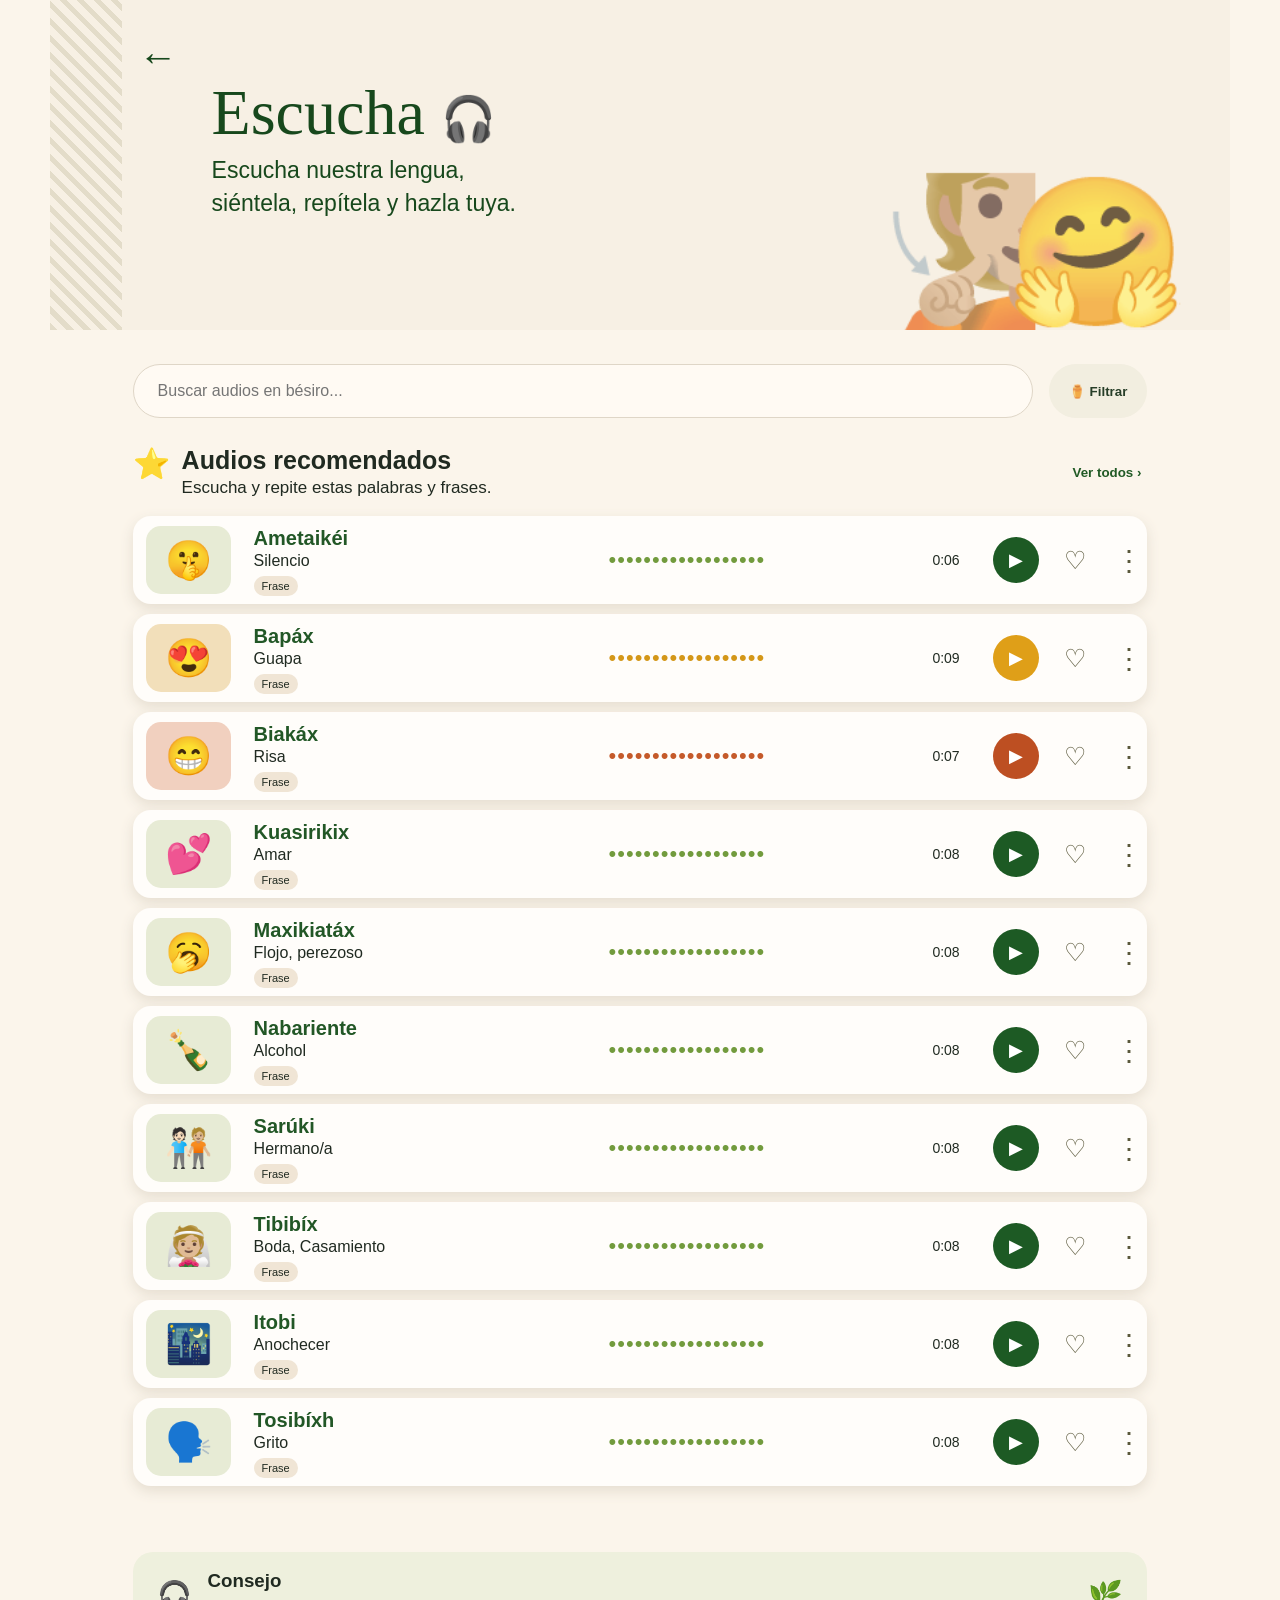
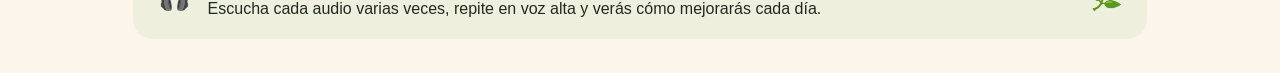
==== escucha.html @ 95a0b508 "Add files via upload" ====
<!DOCTYPE html>
<html lang="es">
<head>
  <meta charset="UTF-8">
  <meta name="viewport" content="width=device-width, initial-scale=1.0">
  <title>Mundo Bésiro | Escucha</title>
  <link rel="stylesheet" href="css/escucha.css">
  <script src="js/escucha.js" defer></script>
</head>
<body>
  <div class="page">
    <header class="culture-header light-header">
      <button class="back-button" id="backButton" type="button" aria-label="Volver al inicio">←</button>
      <div class="header-copy"><h1>Escucha <span>🎧</span></h1><p>Escucha nuestra lengua,<br>siéntela, repítela y hazla tuya.</p></div>
      <div class="header-art" aria-hidden="true">🧏🏼🤗</div>
    </header>

    <main class="content">
      <section class="search-row">
        <div class="search-wrap"><label for="audioSearch">Buscar audio</label><input id="audioSearch" type="search" placeholder="Buscar audios en bésiro..." autocomplete="off"></div>
        <button class="filter-button" id="audioFilterButton" type="button">⚱️ Filtrar</button>
      </section>
<!--
      <section>
        <div class="section-title-row"><div><span>🌿</span><div><h2>Escucha por tema</h2><p>Audios agrupados por temas para que aprendas mejor.</p></div></div><button class="text-button" type="button" id="showAllAudio">Ver todos ›</button></div>
        <div class="category-strip audio-categories">
          <button class="category-card" type="button" data-audio-category="Naturaleza"><span>🌿</span><strong>Naturaleza</strong><small>24 audios</small></button>
          <button class="category-card" type="button" data-audio-category="Familia y hogar"><span>🏠</span><strong>Familia y hogar</strong><small>18 audios</small></button>
          <button class="category-card" type="button" data-audio-category="Personas"><span>👥</span><strong>Personas</strong><small>16 audios</small></button>
          <button class="category-card" type="button" data-audio-category="Cultura"><span>🧺</span><strong>Cultura</strong><small>22 audios</small></button>
          <button class="category-card" type="button" data-audio-category="Alimentos"><span>🍲</span><strong>Alimentos</strong><small>18 audios</small></button>
          <button class="category-card" type="button" data-audio-category="El tiempo"><span>🌞</span><strong>El tiempo</strong><small>12 audios</small></button>
        </div>
      </section>
-->
      <section class="audio-section">
        <div class="section-title-row"><div><span>⭐</span><div><h2>Audios recomendados</h2><p>Escucha y repite estas palabras y frases.</p></div></div><button class="text-button" id="showAllRecommended" type="button">Ver todos ›</button></div>
        <div class="audio-list" id="audioList">
          <article class="audio-card" data-category="Naturaleza" data-search="ametaikéi silencio palabra">
            <div class="audio-image">🤫</div><div class="audio-info"><h3>Ametaikéi</h3><p>Silencio</p><span>Frase</span></div><div class="waveform" aria-hidden="true">••••••••••••••••••</div><time>0:06</time><button class="play-btn" type="button" data-audio="audios/ametaikéi.mp3" aria-label="Reproducir Ametaikéi">▶</button><button class="bookmark" type="button" aria-label="Guardar audio">♡</button><button class="more" type="button" aria-label="Más opciones">⋮</button>
          </article>
          <article class="audio-card" data-category="Familia y hogar" data-search="bapáx guapa frase">
            <div class="audio-image">😍</div><div class="audio-info"><h3>Bapáx</h3><p>Guapa</p><span>Frase</span></div><div class="waveform gold-wave" aria-hidden="true">••••••••••••••••••</div><time>0:09</time><button class="play-btn gold-play" type="button" data-audio="audios/bapáx.mp3" aria-label="Reproducir Bapáx">▶</button><button class="bookmark" type="button" aria-label="Guardar audio">♡</button><button class="more" type="button" aria-label="Más opciones">⋮</button>
          </article>
          <article class="audio-card" data-category="Personas" data-search="biakáx risa frase">
            <div class="audio-image">😁</div><div class="audio-info"><h3>Biakáx</h3><p>
            Risa</p><span>Frase</span></div><div class="waveform orange-wave" aria-hidden="true">••••••••••••••••••</div><time>0:07</time><button class="play-btn orange-play" type="button" data-audio="audios/biakáx.mp3" aria-label="Reproducir Biakáx">▶</button><button class="bookmark" type="button" aria-label="Guardar audio">♡</button><button class="more" type="button" aria-label="Más opciones">⋮</button>
          </article>
          <article class="audio-card" data-category="El tiempo" data-search="kuasirikix amar frase">
            <div class="audio-image">💕</div><div class="audio-info"><h3>Kuasirikix</h3><p>Amar</p><span>Frase</span></div><div class="waveform" aria-hidden="true">••••••••••••••••••</div><time>0:08</time><button class="play-btn" type="button" data-audio="audios/kuasirikix.mp3" aria-label="Reproducir Kuasirikix">▶</button><button class="bookmark" type="button" aria-label="Guardar audio">♡</button><button class="more" type="button" aria-label="Más opciones">⋮</button>
          </article>
           <article class="audio-card" data-category="El tiempo" data-search="maxikiatáx flojo, perezoso frase">
            <div class="audio-image">🥱</div><div class="audio-info"><h3>Maxikiatáx</h3><p>Flojo, perezoso</p><span>Frase</span></div><div class="waveform" aria-hidden="true">••••••••••••••••••</div><time>0:08</time><button class="play-btn" type="button" data-audio="audios/maxikiatáx.mp3" aria-label="Reproducir Maxikiatáx">▶</button><button class="bookmark" type="button" aria-label="Guardar audio">♡</button><button class="more" type="button" aria-label="Más opciones">⋮</button>
          </article>
          <article class="audio-card" data-category="El tiempo" data-search="nabariente alcohol frase">
            <div class="audio-image">🍾</div><div class="audio-info"><h3>Nabariente</h3><p>Alcohol</p><span>Frase</span></div><div class="waveform" aria-hidden="true">••••••••••••••••••</div><time>0:08</time><button class="play-btn" type="button" data-audio="audios/nabariente.mp3" aria-label="Reproducir Nabariente">▶</button><button class="bookmark" type="button" aria-label="Guardar audio">♡</button><button class="more" type="button" aria-label="Más opciones">⋮</button>
          </article>
          <article class="audio-card" data-category="El tiempo" data-search="sarúki hermano/a frase">
            <div class="audio-image">🧑🏻‍🤝‍🧑🏼</div><div class="audio-info"><h3>Sarúki</h3><p>Hermano/a</p><span>Frase</span></div><div class="waveform" aria-hidden="true">••••••••••••••••••</div><time>0:08</time><button class="play-btn" type="button" data-audio="audios/sarúki.mp3" aria-label="Reproducir Sarúki">▶</button><button class="bookmark" type="button" aria-label="Guardar audio">♡</button><button class="more" type="button" aria-label="Más opciones">⋮</button>
          </article>
          <article class="audio-card" data-category="El tiempo" data-search="tibibíx boda, casamiento frase">
            <div class="audio-image">👰🏼</div><div class="audio-info"><h3>Tibibíx</h3><p>Boda, Casamiento</p><span>Frase</span></div><div class="waveform" aria-hidden="true">••••••••••••••••••</div><time>0:08</time><button class="play-btn" type="button" data-audio="audios/tibibíx.mp3" aria-label="Reproducir Tibibíx">▶</button><button class="bookmark" type="button" aria-label="Guardar audio">♡</button><button class="more" type="button" aria-label="Más opciones">⋮</button>
          </article>
          <article class="audio-card" data-category="El tiempo" data-search="itobi anochecer  frase">
            <div class="audio-image">🌃</div><div class="audio-info"><h3>Itobi</h3><p>Anochecer</p><span>Frase</span></div><div class="waveform" aria-hidden="true">••••••••••••••••••</div><time>0:08</time><button class="play-btn" type="button" data-audio="audios/itobi.mp3" aria-label="Reproducir Itobi">▶</button><button class="bookmark" type="button" aria-label="Guardar audio">♡</button><button class="more" type="button" aria-label="Más opciones">⋮</button>
          </article>
          <article class="audio-card" data-category="El tiempo" data-search="tosibíxh grito frase">
            <div class="audio-image">🗣️</div><div class="audio-info"><h3>Tosibíxh</h3><p>Grito</p><span>Frase</span></div><div class="waveform" aria-hidden="true">••••••••••••••••••</div><time>0:08</time><button class="play-btn" type="button" data-audio="audios/tosibíxh.mp3" aria-label="Reproducir Tosibíxh">▶</button><button class="bookmark" type="button" aria-label="Guardar audio">♡</button><button class="more" type="button" aria-label="Más opciones">⋮</button>
          </article>
        </div>
        <p class="empty-state" id="audioEmpty" hidden>No se encontraron audios.</p>
        <p class="audio-status" id="audioStatus" role="status" aria-live="polite"></p>
      </section>

      <aside class="tip-card"><span>🎧</span><div><h3>Consejo</h3><p>Escucha cada audio varias veces, repite en voz alta y verás cómo mejorarás cada día.</p></div><span>🌿</span></aside>
    </main>
  </div>
</body>
</html>
---- css/escucha.css ----
*{box-sizing:border-box}body{margin:0;background:#fbf5eb;color:#202a21;font-family:Arial,Helvetica,sans-serif}.page{width:min(100%,1180px);margin:auto}.culture-header{min-height:330px;position:relative;overflow:hidden;padding:34px 7%;display:flex;gap:28px;align-items:flex-start;background:#f7f0e4;color:#17481c}.culture-header:before{content:"";position:absolute;left:0;top:0;bottom:0;width:72px;background:repeating-linear-gradient(45deg,#e3dcc9 0 5px,transparent 5px 12px)}.back-button{position:relative;z-index:2;border:0;background:transparent;color:inherit;font-size:39px;cursor:pointer}.header-copy{position:relative;z-index:1}.header-copy h1{font:64px Georgia,serif;margin:42px 0 4px}.header-copy h1 span{font-family:Arial;font-size:44px}.header-copy p{font-size:23px;line-height:1.45;margin:0}.header-art{position:absolute;right:7%;bottom:-8px;font-size:145px;letter-spacing:-40px;opacity:.75}.content{padding:34px 7%}.search-row{display:grid;grid-template-columns:1fr auto;gap:16px}.search-wrap input{width:100%;border:1px solid #dfd6c7;background:#fffaf3;border-radius:30px;padding:17px 24px;font-size:16px;outline:none}.search-wrap label{position:absolute;width:1px;height:1px;overflow:hidden}.filter-button{border:0;background:#f2eee0;border-radius:28px;padding:14px 20px;font-weight:700;color:#273e28;cursor:pointer}.section-title-row{display:flex;align-items:center;justify-content:space-between;gap:20px;margin-top:28px}.section-title-row>div{display:flex;align-items:flex-start;gap:12px}.section-title-row>div>span{font-size:30px}.section-title-row h2{margin:0;font-size:25px}.section-title-row p{margin:3px 0 0;font-size:17px}.text-button{border:0;background:none;color:#215a25;font-weight:700;cursor:pointer}.category-strip{display:grid;grid-template-columns:repeat(6,1fr);gap:12px;margin-top:18px}.category-card{border:0;min-width:130px;border-radius:16px;background:#e8ebd1;padding:18px 10px;text-align:center;color:#253825;cursor:pointer;box-shadow:0 2px 7px #ded7ca}.category-card:nth-child(2n){background:#f2dfba}.category-card:nth-child(3n){background:#f1d0bf}.category-card.selected,.category-card:hover{outline:3px solid #658b3d}.category-card span{display:block;font-size:38px;height:54px}.category-card strong{display:block;font-size:15px}.category-card small{display:block;margin-top:8px;font-size:12px}.audio-section{margin-top:4px}.audio-list{display:grid;gap:10px;margin-top:18px}.audio-card{display:grid;grid-template-columns:95px 1.1fr 1fr 48px 48px 42px 25px;gap:13px;align-items:center;background:#fffdfa;border-radius:18px;padding:10px 13px;box-shadow:0 5px 14px #e5ddd0}.audio-image{height:68px;width:85px;border-radius:15px;background:#e7ebd5;display:grid;place-items:center;font-size:38px}.audio-card:nth-child(2) .audio-image{background:#f2dfba}.audio-card:nth-child(3) .audio-image{background:#f1d0bf}.audio-info h3{font-size:20px;color:#225726;margin:0 0 2px}.audio-info p{margin:0 0 6px}.audio-info span{background:#f0e5d5;border-radius:12px;padding:4px 8px;font-size:11px}.waveform{font-size:22px;letter-spacing:1px;color:#729b3d;overflow:hidden;white-space:nowrap}.gold-wave{color:#d49718}.orange-wave{color:#c55a2a}.audio-card time{font-size:14px}.play-btn{width:46px;height:46px;border:0;border-radius:50%;background:#1d5a24;color:#fff;cursor:pointer;font-size:18px}.gold-play{background:#df9f18}.orange-play{background:#bd4f22}.play-btn.active{transform:scale(1.06);box-shadow:0 0 0 4px #dce7cf}.bookmark,.more{border:0;background:none;font-size:25px;color:#5a583b;cursor:pointer}.more{font-size:28px}.audio-status{min-height:22px;color:#7a481d}.tip-card{margin-top:28px;background:#eef0dd;border-radius:20px;padding:18px 24px;display:flex;align-items:center;gap:16px}.tip-card>span{font-size:28px}.tip-card div{flex:1}.tip-card h3{margin:0 0 5px}.tip-card p{margin:0;line-height:1.5}.empty-state{text-align:center;padding:30px;color:#6d665d}@media(max-width:900px){.category-strip{display:flex;overflow-x:auto}.audio-card{grid-template-columns:65px 1fr 50px 42px 28px}.audio-image{width:60px;height:60px}.waveform,.audio-card time{display:none}}@media(max-width:650px){.culture-header{min-height:280px}.header-copy h1{font-size:48px}.header-copy p{font-size:17px}.header-art{font-size:85px;right:-10px}.content{padding:24px 5%}.search-row{grid-template-columns:1fr}.section-title-row h2{font-size:20px}.section-title-row p{font-size:14px}.audio-card{grid-template-columns:58px 1fr 43px 25px}.audio-image{width:55px;height:55px;font-size:30px}.bookmark{display:none}.audio-info h3{font-size:17px}.audio-info p{font-size:13px}}
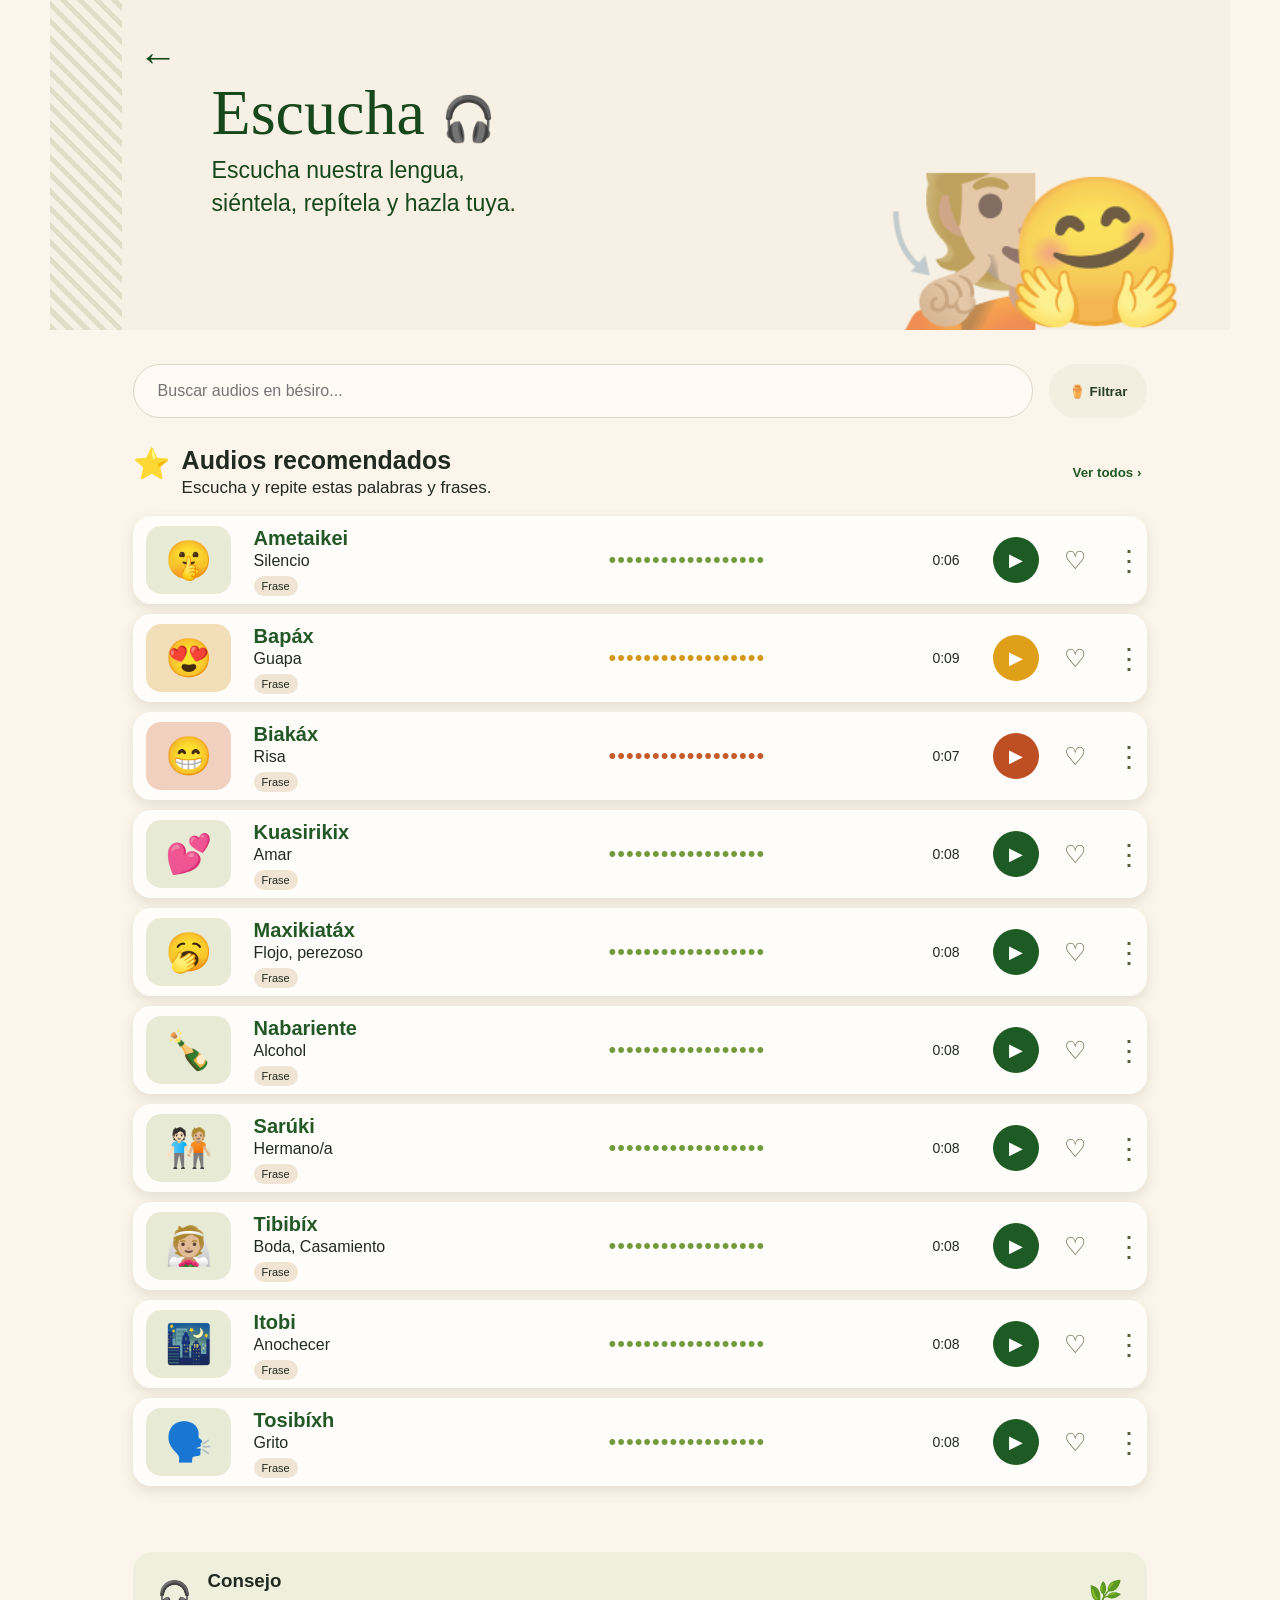
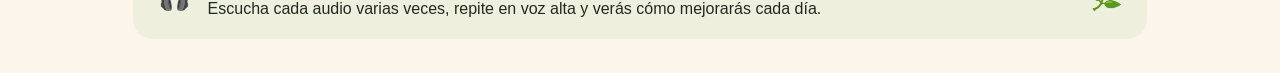
==== commit 9909f283: "Fix spelling of Ametaikéi in audio card Corrected the spelling of 'Ametaikéi' to 'Ametaikei' in the " ====
--- a/escucha.html
+++ b/escucha.html
@@ -37,7 +37,7 @@
         <div class="section-title-row"><div><span>⭐</span><div><h2>Audios recomendados</h2><p>Escucha y repite estas palabras y frases.</p></div></div><button class="text-button" id="showAllRecommended" type="button">Ver todos ›</button></div>
         <div class="audio-list" id="audioList">
           <article class="audio-card" data-category="Naturaleza" data-search="ametaikéi silencio palabra">
-            <div class="audio-image">🤫</div><div class="audio-info"><h3>Ametaikéi</h3><p>Silencio</p><span>Frase</span></div><div class="waveform" aria-hidden="true">••••••••••••••••••</div><time>0:06</time><button class="play-btn" type="button" data-audio="audios/ametaikéi.mp3" aria-label="Reproducir Ametaikéi">▶</button><button class="bookmark" type="button" aria-label="Guardar audio">♡</button><button class="more" type="button" aria-label="Más opciones">⋮</button>
+            <div class="audio-image">🤫</div><div class="audio-info"><h3>Ametaikei</h3><p>Silencio</p><span>Frase</span></div><div class="waveform" aria-hidden="true">••••••••••••••••••</div><time>0:06</time><button class="play-btn" type="button" data-audio="audios/ametaikéi.mp3" aria-label="Reproducir Ametaikéi">▶</button><button class="bookmark" type="button" aria-label="Guardar audio">♡</button><button class="more" type="button" aria-label="Más opciones">⋮</button>
           </article>
           <article class="audio-card" data-category="Familia y hogar" data-search="bapáx guapa frase">
             <div class="audio-image">😍</div><div class="audio-info"><h3>Bapáx</h3><p>Guapa</p><span>Frase</span></div><div class="waveform gold-wave" aria-hidden="true">••••••••••••••••••</div><time>0:09</time><button class="play-btn gold-play" type="button" data-audio="audios/bapáx.mp3" aria-label="Reproducir Bapáx">▶</button><button class="bookmark" type="button" aria-label="Guardar audio">♡</button><button class="more" type="button" aria-label="Más opciones">⋮</button>
